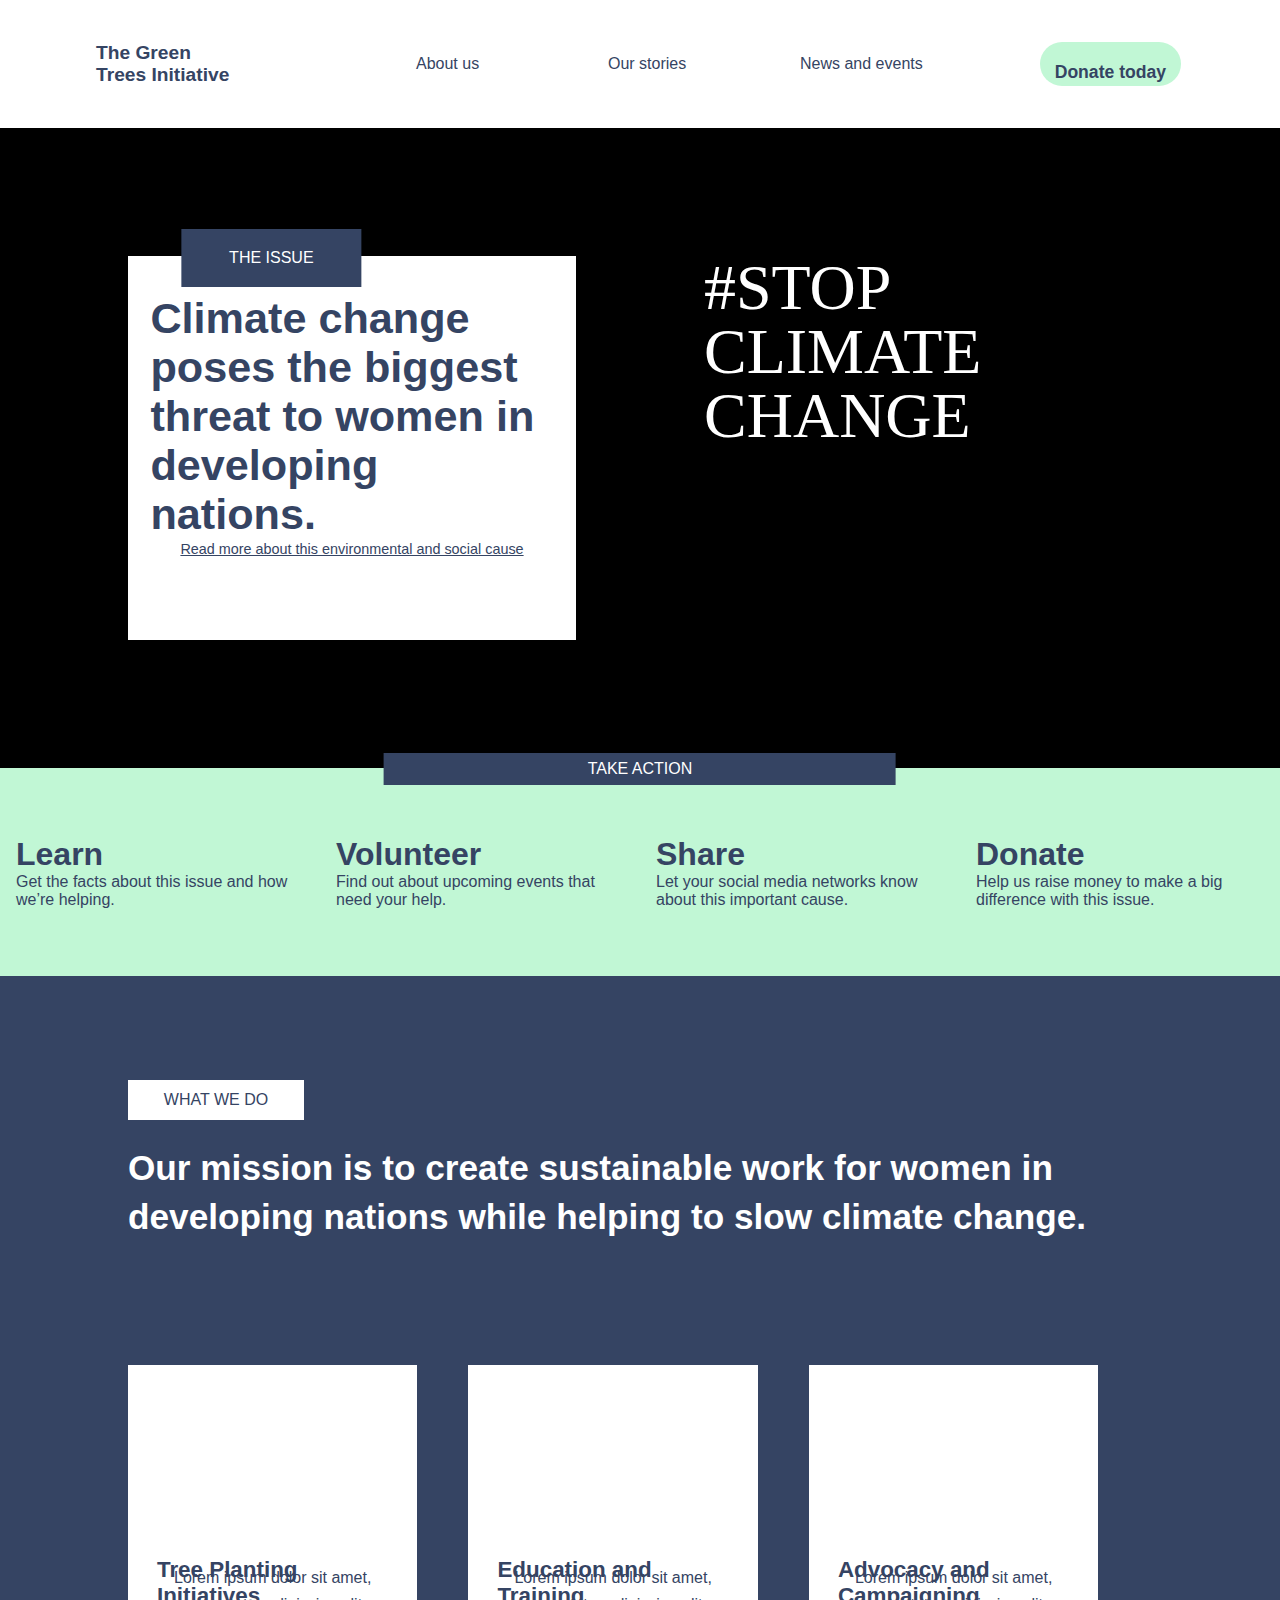
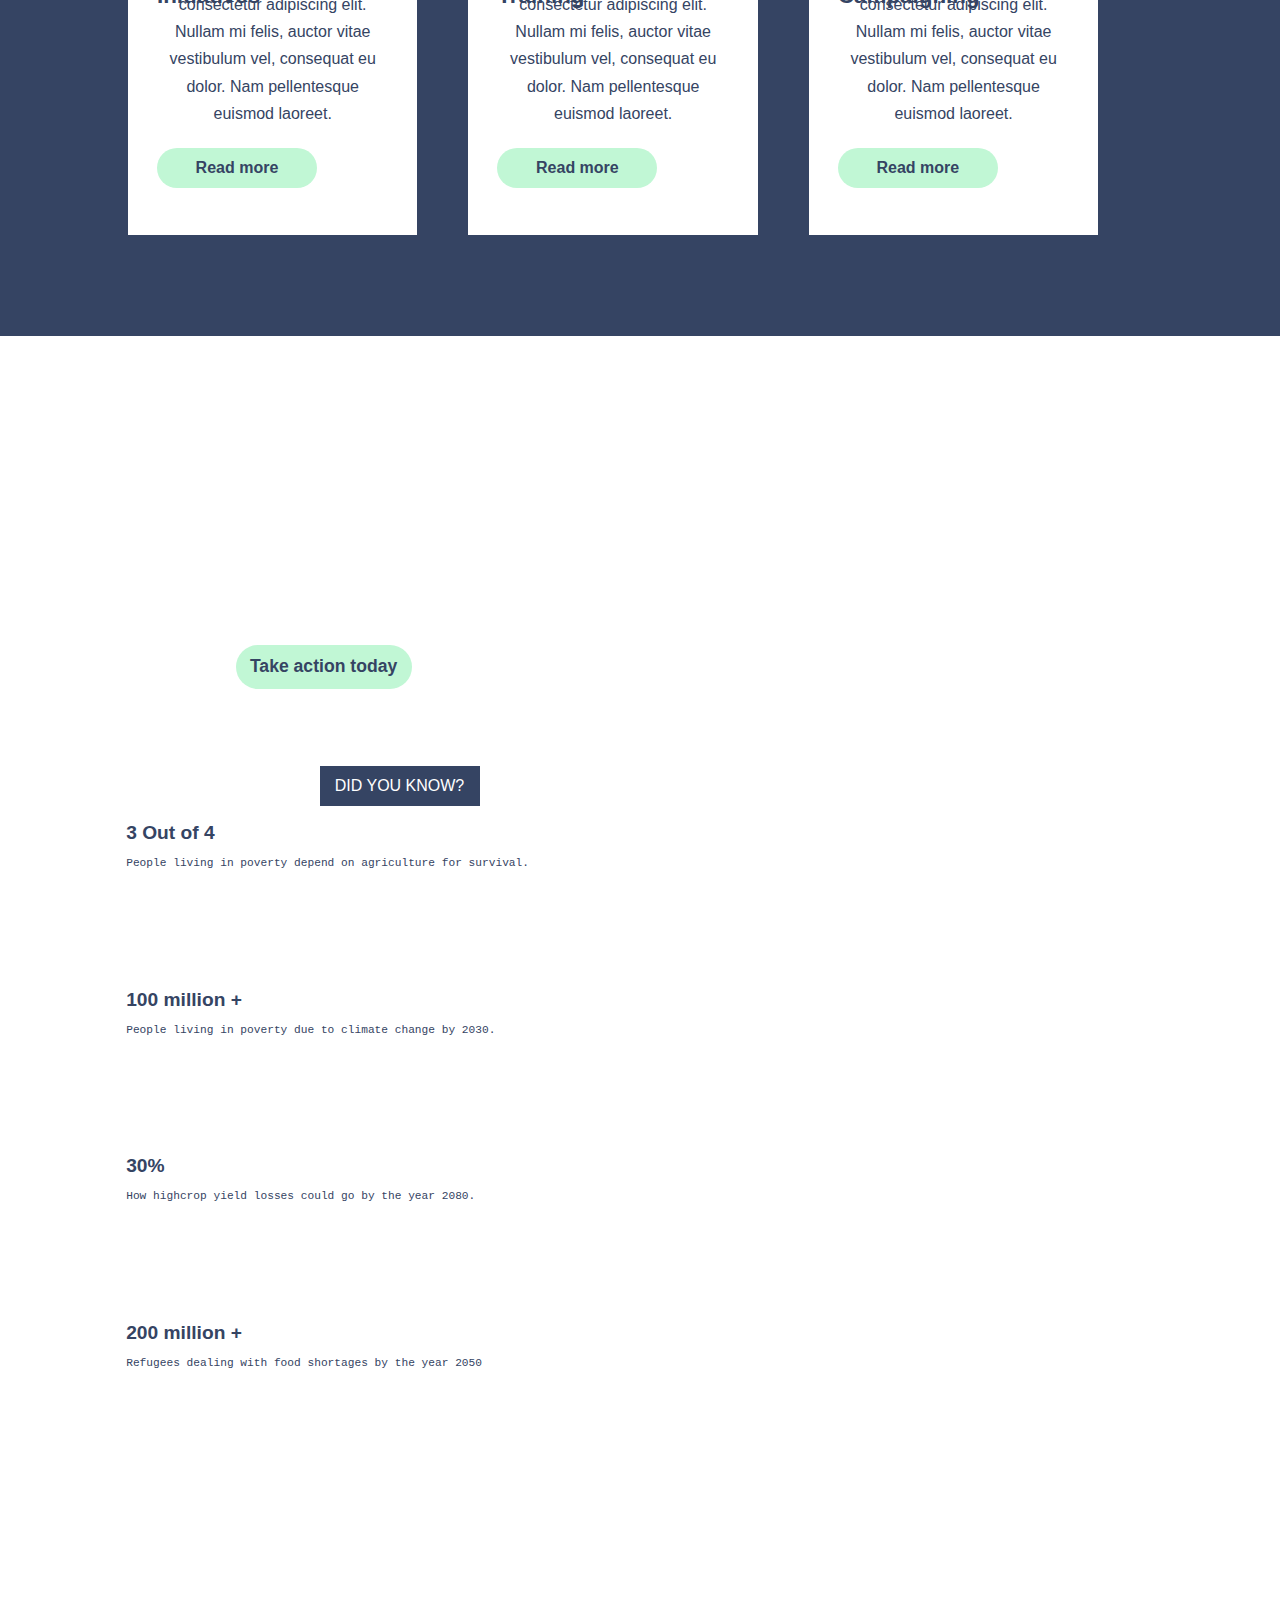
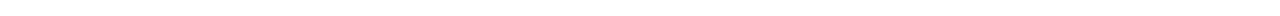
==== index.html @ 4e5b8fa9 "desktop view on construction" ====
<!DOCTYPE html>
<html lang="en">
<head>
    <meta charset="UTF-8">
    <meta name="viewport" content="width=device-width, initial-scale=1.0">
    <meta http-equiv="X-UA-Compatible" content="ie=edge">
    <title>nonprofit-website</title>
    <link rel="stylesheet" href="./css/styles.css">
</head>
<body>
    <div class="container">


        <header>
            <div class="green-initiative">
                <h4>The Green</h4>
                <h4>Trees Initiative</h4>
            </div>
            <nav class="navbar-nav">
                <div><a  href="#">About us</a></div>
                <div><a  href="#">Our stories</a></div>
                <div><a  href="#">News and events</a></div>
            </nav>
            <div class="li-abt"><a  href="#">About us</a></div>
            <div class="li-sty"><a  href="#">Our stories</a></div>
            <div class="li-news"><a  href="#">News and events</a></div>
            
            <button  class="btn">
                <a href="./utils/form.html">Donate today</a> 
            </button>
        </header>


        <div class="stop-climate-change">
            <!-- <img src="./assets/home/annie-spratt-135307-unsplash.png" alt=""> -->
            <div class="tag-climate-change">
                #STOP 
                CLIMATE
                CHANGE
            </div>
            <div class="issue-content">
                <div class="top-card">
                    <p>THE ISSUE</p>
                </div>
                <div class="content">
                    <b>Climate change poses the biggest threat to women in developing nations.</b>
                </div>
                <div class="read-more">
                    <p><u>Read more about this environmental and social cause
                        </u></p>
                </div>
            </div>
        </div>


        <div class="take-action-content">
            <div class="top-card">TAKE ACTION</div>
            <div class="learn">
                <h3>Learn</h3>
                <p>Get the facts about this issue and how we’re helping.</p>
            </div>
            <div class="volunteer">
                <h3>Volunteer</h3>
                <p>Find out about upcoming events that need your help.</p>
            </div>
            <div class="share">
                <h3>Share</h3>
                <p>Let your social media networks know about this important cause.</p>
            </div>
            <div class="donate">
                <h3>Donate</h3>
                <p>Help us raise money to make a big difference with this issue.</p>
            </div>
        </div>


        <div class="what-we-do-content">
            <div class="what-we-do">WHAT WE DO</div>
            <div class="what-we-do-para">Our mission is to create sustainable work for women in developing nations while helping to slow climate change.</div>
            
            <div class="box-card">
                <div class="card"></div>
                <h3>Tree Planting Initiatives</h3>
                <p>Lorem ipsum dolor sit amet, consectetur adipiscing elit. Nullam mi felis, auctor vitae vestibulum vel, consequat eu dolor. Nam pellentesque euismod laoreet.</p>
                <button class="btn">Read more</button>
            </div>

            <div class="box-card box-card-2">
                <div class="card card-2"></div>
                <h3>Education and Training</h3>
                <p>Lorem ipsum dolor sit amet, consectetur adipiscing elit. Nullam mi felis, auctor vitae vestibulum vel, consequat eu dolor. Nam pellentesque euismod laoreet.</p>
                <button class="btn">Read more</button>
            </div>

            <div class="box-card box-card-3">
                <div class="card card-3"></div>
                <h3>Advocacy and Campaigning</h3>
                <p>Lorem ipsum dolor sit amet, consectetur adipiscing elit. Nullam mi felis, auctor vitae vestibulum vel, consequat eu dolor. Nam pellentesque euismod laoreet.</p>
                <button class="btn">Read more</button>
            </div>
            <div class="climate-change-hunger">
                <p class="climate-hunger">#CLIMATE CHANGE IS A HUNGER ISSUE.</p>
                <button class="btn">Take action today</button>
                <div class="cont-card">
                    <div class="top-card">DID YOU KNOW?</div>
                    <h3>3 Out of 4</h3>
                    <p class="cont-card-p">People living in poverty depend on agriculture for survival.</p>
                </div>
                <div class="cont-card card-2">
                    <h3>100 million +</h3>
                    <p class="cont-card-p">People living in poverty due to climate change by 2030.</p>
                </div>
                <div class="cont-card card-3">
                    <h3>30%</h3>
                    <p class="cont-card-p">How highcrop yield losses could go by the year 2080.</p>
                </div>
                <div class="cont-card card-4">
                    <h3>200 million +</h3>
                    <p class="cont-card-p">Refugees dealing with food shortages by the year 2050</p>
                </div>
            </div>
            <div class="last"></div>
        </div>


        

<!-- 
        <div class="stories-content">
            <div class="img-card">
                <div class="top-card">STORIES</div>
            </div>
            <div class="img-card img-card-2">
                <p class="iam-a-person">“I am a person who was helped by this organization. Before they gave me assistance, I was really struggling with this issue, but now my life is better.”</p>
                <p class="balki-farmer">BALKI, FARMER AND MOTHER IN NIGER</p>
            </div>
            <button class="btn">Read more</button>
        </div>
 -->

        <!-- <div class="to-save-future">
            <h2>LET'S TAKE ACTION NOW TO SAVE THE FUTURE.</h2>
            <div class="image-card">
                <div class="top-card">EVENT</div>
            </div>
            <div class="earth-day">
                <h4>Earth Day 2018 community tree planting event</h4>
                <p>Lorem ipsum dolor sit amet consectetur adipisicing elit. Tenetur doloremque autem, labore architecto, ducimus nemo sed deserunt ipsam molestiae voluptate nesciunt. Consectetur earum, mollitia iusto esse commodi cupiditate neque magni?</p>
                <button class="btn">Read more</button>
            </div>

            <div class="img-card img-card-2">
                <div class="top-card top-card-2">LATEST NEWS</div>
            </div>
            <div class="earth-day earth-day-2">
                <h4>Earth Day 2018 community tree planting event</h4>
                <p>Lorem ipsum dolor sit amet consectetur adipisicing elit. Tenetur doloremque autem, labore architecto, ducimus nemo sed deserunt ipsam molestiae voluptate nesciunt. Consectetur earum, mollitia iusto esse commodi cupiditate neque magni?</p>
                <button class="btn">Read more</button>
            </div>
        </div> -->


        <!-- <div class="subscribe-content">
            <h2>Subscribe to our monthly newsletter and stay up to date with all and events.</h2>
            <form action=""> <input placeholder="Enter you email address" type="text"> <button class="btn">Subscribe</button>
            </form>
        </div>


        <footer>
            <div class="contact-social">
                <div class="green-initiative footer-part">
                    The Green Trees Initiative
                </div>
            </div>
            <div class="climate-change-tag">
                #Stop climate change
            </div>
        </footer> -->
    </div>

</body>
</html>
---- css/styles.css ----
@font-face {
  font-family: "Flood";
  src: url("../assets/fonts/Flood.ttf");
}

@import url("https://fonts.googleapis.com/css?family=Rambla&display=swap");
* {
  margin: 0;
  padding: 0;
}

body {
  font-family:  Helvetica, sans-serif;
  margin:0
}
  .container {
    /* display: grid; */
    height: auto;
    width: 100%;
  }

  header {
    display: flex;
    flex-flow: row wrap;
    background-color: white;
    width: 100%;
    height: 12rem;
    align-items: center;
    justify-content: center;
  }
  .green-initiative {
    width: 50%;
    display: flex;
    flex-flow: column;
    justify-self:center;
  }

  .green-initiative h4 {
    
    margin-left: 20%;
    color: #354463;
    font-size: 1.2em;
  }
  .navbar-nav {
    width: 50%;
  }
  .navbar-nav > div {
    list-style: none;
    padding: 0.4em;
    font-size: 0.8em;
    margin-left: 6em;
    font-size: .8em;
    
  }
  .tag-climate-change{
    grid-area: 1/2/2/3;
    font-family: flood;
    line-height: 1em;
    color:white;
    font-size:3em;
    display: grid;
    grid-template-columns: 60% 40%;
    margin-top: .5em
  }
  .li-abt,.li-sty,.li-news{
    display: none;
  }

  .navbar-nav a {
    text-decoration: none;
    color: #354463;
  }
  .btn {
    background-color: #c1f7d5;
    color: #354463;
    width: 22em;
    height: 2.5em;
    font-weight: bold;
    border-radius: 2em;
    border: none;
    text-align: center;
    font-size: 1.1em;
    /* font-size: 1em */
    justify-self: center
  }
  header .btn a{
    color: #354463;
    position: relative;
    text-decoration: none !important;
    top:20%
  
    
    
    
  }

  .stop-climate-change {
    display: grid;
    background-color: black;
    background-image: url(../annie-spratt-135307-unsplash.jpg);
    background-position: 41% 78%;
    background-size: 318% auto;
    width: 100%;
    height: 40em;
    grid-template-rows: 57% 35% 5%;
    grid-template-columns: 10% 80% 10%;
  }
  /* .stop-climate-change img{
    height:100vh;
    width:100vw;
    object-fit: none;
    object-position:right center
    } */
  .issue-content {
    display: flexbox;
    flex-direction: column;
    position: relative;
    grid-column-start: 2;
    grid-column-end: 3;
    grid-row-start: 2;
    grid-row-end: 3;
    background-color: #ffffff;
  }
   .top-card {
    display: flex;
    position: absolute;
    background-color: #354463;
    width: 40%;
    height: 15%;
    text-align: center;
    top: -7%;
    color: #ffffff;
    align-items: center;
    justify-content: center;
    justify-self: center;
    left:48%;
    transform: translate(-45%, 0);
  
  }
    
  
  .issue-content .content {
    position: absolute;
    top: 24%;
    margin: 0 5%;
    color: #354463;
    font-size: 1.2em;
    text-align: center;
  }
  .issue-content .read-more {
    position: absolute;
    bottom: 20%;
    margin: 0 17%;
    color: #354463;
    width:auto;
    text-align: center;
    
  }
  .issue-content .read-more p {
    line-height: 1.8em;
    font-size: 65%;
    justify-self: center
  }
  .take-action-content {
    display: grid;
    background-color: #c1f7d5;
    grid-template-columns: 10% 35% 10% 35% 10%;
    grid-template-rows: 5% 35% 20% 35% 5%;
    padding: 1.5em 0 4em 0;
    height: 10em;
    position: relative;
  }
  .take-action-content p {
    font-size: 0.8em;
  }
 
  .learn {
    grid-column-start: 2;
    grid-column-end: 3;
    grid-row-start: 2;
    grid-row-end: 3;
    color: #354463;
  }
  .volunteer {
    grid-column-start: 4;
    grid-column-end: 5;
    grid-row-start: 2;
    grid-row-end: 3;
    color: #354463;
  }
  .share {
    grid-column-start: 2;
    grid-column-end: 3;
    grid-row-start: 4;
    grid-row-end: 5;
    color: #354463;
  }
  .donate {
    grid-column-start: 4;
    grid-column-end: 5;
    grid-row-start: 4;
    grid-row-end: 5;
    color: #354463;
  }
  .what-we-do-content {
    background-color: #354463;
    display: grid;
    grid-template-rows: 1.5% 1% 1.5% 7% 13.5% 3% 13.5% 3% 13.5% 2% 37.5% 3%;
    grid-template-columns: 10% 80% 10%;
    height: 200em;
    width: auto;
    text-align: center;
  }
  .what-we-do {
    grid-column-start: 2;
    grid-column-end: 3;
    grid-row-start: 2;
    grid-row-end: 3;
    display: flex;
    background-color: #ffffff;
    color: #354463;
    height: 2.5em;
    width: 11em;
    justify-content: center;
    align-items: center;
    justify-self: center;
  }
  .what-we-do-para {
    grid-column-start: 2;
    grid-column-end: 3;
    grid-row-start: 4;
    grid-row-end: 5;
    text-align: center;
    color: #ffffff;
    font-size: 1.2em;
    font-weight: bolder;
    line-height: 1.4em;
  }
  .box-card {
    grid-column-start: 2;
    grid-column-end: 3;
    grid-row-start: 5;
    grid-row-end: 6;
    display: grid;
    position: relative;
    background-color: #ffffff;
    grid-template-rows: 30% 5% 10% 2% 30% 15%;
    grid-template-columns: 10% 80% 10%;
    align-items: center;
    justify-items: center;
  }
  .last{
      grid-area: 12/1/13/4;
      background-color: #ffffff;
  }
  .card {
    position: absolute;
    background-image: url(../assets/home/tree-planting.png);
    background-size: cover;
    background-position: 40% 60%;
    width: 75%;
    height: 45%;
    left: 12.5%;
    top: -10%;
  }

  .box-card p {
    margin-left: 25%;
    color: #354463;
    font-size: 0.8em;
    line-height: 1.7em;
    grid-area: 5/2/6/3;
    margin: 0px;
  }
  .box-card h3 {
    grid-area: 3/2/4/3;
    margin-top: 2.7em;
    font-size: em;
    text-align: center;
    color: #354463;
  }
  .box-card .btn {
    grid-area: 6/2/7/3;
    margin-top: 0.7em;
    font-size: 1em;
    width: 10em;
  }

  .box-card.box-card-2 {
    grid-column-start: 2;
    grid-column-end: 3;
    grid-row-start: 7;
    grid-row-end: 8;
  }
  .card.card-2 {
    background-image: url(../assets/home//education-training.png);
  }

  .box-card.box-card-3 {
    grid-column-start: 2;
    grid-column-end: 3;
    grid-row-start: 9;
    grid-row-end: 10;
  }
  .card.card-3 {
    background-image: url(../assets/home/advocacy.png);
  }
  .climate-change-hunger {
    height: 80em;
    grid-area: 11/1/12/4;
    background-image: url(../did-you-know-background.jpg);
    /* background-size: 50% 50%; */
    background-size: auto 120%;
    background-repeat: no-repeat;
    background-position: 47% 132%;
    display: grid;
    text-align:left;
    grid-template-columns: 10% 60% 20% 10%;
    grid-template-rows: 2% 18% 15% 11% 2% 11% 2% 11% 2% 11% 2% 11% ;
  }
  .climate-hunger {
    font-family: Flood;
    grid-area: 2/2/3/3;
    text-align: left;
    font-size: 3em;
    line-height: 1em;
    color: #ffffff;
    margin-top: 0.5em;
    margin-bottom: 0;
  }
  .climate-change-hunger .btn {
    grid-area: 3/2/4/3;
    width: 10em;
    margin-top: 3em;
    font-weight: bolder;
  }
  .cont-card {
    grid-area: 4/2/5/4;
    background-color: #ffffff;
    position: relative;
    display: grid;
    /* align-items: center;
    justify-items: center; */
    grid-template-columns: 7% 73% 10% 10%;
    grid-template-rows: 50% 35% 15%;
  }
  .cont-card .top-card {
    position: absolute;
    top: -12.5%;
    z-index: 1;
    width: 10em;
    height: 2.5em;
  }

  .cont-card h3 {
      color: #354463;
      grid-area: 1/2/2/3;
      z-index: 1;
      margin-top: 2em;
      font-size: 1.2em
      /* margin-left:0; */
      /* word-spacing: .2em; */
  }
  .cont-card-p{
    grid-area: 2/2/3/3;
    color: #354463;
    margin: 0;
    z-index: 1;
    font-size:.7em;
    font-family: 'Courier New', Courier, monospace;
    line-height: 1.7em;
  }
  .cont-card.card-2{
    grid-area: 6/2/7/4;
  }
  .cont-card.card-3{
    grid-area: 8/2/9/4;
  }
  .cont-card.card-4{
    grid-area: 10/2/11/4;
  }
  .stories-content{
      display: grid;
      grid-template-columns: 10% 80% 10%;
      grid-template-rows: 40% 2% 40% 20%;
      height:60em;
      position: relative;
      /* align-items: center; */
    /* justify-items: center; */
      
  }

  .stories-content .img-card{
    grid-area: 1/2/2/3;
    background-image: url(../assets/home/lady-baby.png);
    background-size: auto 100%;
    background-position: 70% 50%;
    background-repeat: no-repeat;
    position: relative;
  }
  .stories-content .img-card .top-card{
    height:12%;
    top:-5%;
    }

   .img-card.img-card-2{
    grid-area: 3/2/4/3;
    background-image: none;
    background-color: #354463;
    background-size: auto 100%;
    display: grid;
    grid-template-columns: 10% 80% 10%;
    grid-template-rows:70% 30%;
    align-items: center;
  
  }
  .iam-a-person{
    grid-area: 1/2/2/3;
    color:white;
    font-family: Arial, Helvetica, sans-serif;
    font-weight: bold;
    font-size: 1.5em;
    text-align: center
  }
  .balki-farmer{
    grid-area: 2/2/3/3;
    color:white;
    font-size: .8em
  }

  .stories-content .btn{
    grid-area: 4/2/5/3;
    width: 10em;
    /* position: absolute; */
    top:20%;
    left:25%;
    align-self: center;
  }
  .to-save-future{
    display: grid;
    grid-template-rows: 20% 20% 20% 20% 20%;
    grid-template-columns:10% 80% 10%;
    height: 120em;
    background-color: #354463;
    align-items: center;
    justify-items: center;
    text-align: center
  }
  .to-save-future h2{
    grid-area: 1/2/2/3;
    font-family: flood;
    line-height: 1em;
    font-size: 3.3em ;
    color:white;;
    font-weight: 500

  }
  .to-save-future .image-card{
    grid-area: 2/2/3/3;
    background-image: url(../assets/home/tree-planting.png);
    background-size: auto 100%;
    background-position: 100% 70%;
    /* border-style:dotted; */
    height:100%;
    width:100%; 
    position: relative;
    justify-items: center
  }
  .to-save-future .image-card .top-card{
    background-color: #ffffff;
    color: #354463;
    height:2em;
    width:9em;
    top:-4%;
  
    
  }
  .earth-day{
    grid-area: 3/2/4/3;
    display: grid;
    grid-template-rows: 30% 45% 25%;
    grid-template-columns:100%;
    position: relative;
    height: 100%
    
  }
  .earth-day h4{
    grid-area: 1/1/2/2;
    align-self: center;
    justify-self: center;
    font-size: 1.5em;
    color:white;
  }
  .earth-day p{
    grid-area:2/1/3/2;
    color: #ffffff;
    justify-self: center;
    line-height: 1.9em;
    font-weight: lighter
  }
  .earth-day .btn{
    /* align-self: center; */
    justify-self: center;
    align-self: center;
    width:9em
  }
  .to-save-future .img-card.img-card-2{
    grid-area:4/2/5/3;
    position: relative;
    background-image: url(../assets/home/tree-planting.png);
    background-size: auto 100%;
    background-position: 100% 70%;
    height:100%;
    width:100%;
    align-items: center
  }
  .to-save-future .img-card.img-card-2 .top-card.top-card-2{
    background-color: #ffffff;
    color: #354463; 
    height:2em;
    width:9em;
    top:-4%;
    /* left:30%    */
  }
  .earth-day.earth-day-2{
    grid-area:5/2/6/3;
  }
  .subscribe-content{
    height: 15em;
    background-color: #C1F7D5;
    display: grid;
    grid-template-columns: 10% 80% 10%;
    grid-template-rows: 70% 40%;
    /* align-items:center; */
    
  }
  .subscribe-content h2{
    grid-area: 1/2/2/3;
    color: #354463;
    font-size:1.5em;
    align-self: center;
    justify-self: center;
  }
  .subscribe-content form{
    grid-area: 2/2/3/3;
    /* align-self: center; */
    /* justify-self: center */
  }
  .subscribe-content .btn{
    background-color: #354463;
    color:#C1F7D5;;
    width:7em;
    height:2.2em
  }
  .subscribe-content input[type="text"] {
    width: 16em;
    height:3em;
    border-radius: 9em;
    border:none;
    text-indent: 1.5em;    
}

  footer{
    height:20em;
    display: grid;
    grid-template-rows: 15% 15% 30%;
    grid-template-columns: 10% 25% 55% 10%;
  }
  .green-initiative.footer-part{
    grid-area:1/1/2/3;
  }
  .climate-change-tag{
    grid-area:3/3/4/4;
    font-family: flood;
  }






@media (min-width:501px) and (max-width:810px) {
  .container{
    position: relative;
  }
  header{
    
    display:grid;
    grid-template-columns: 16.6% 16.6% 26.6% 10% 30%;
    grid-template-rows: 50% 50%;
    
  }
  .green-initiative{
    margin-top:4em;
  }
  .green-initiative h4{
    grid-area: 1/1/2/3;
    font-size: auto;
    width: 10em;
    
  }
  header .btn{
    grid-area: 1/5/3/6;
    width: 70%;
  }
  .navbar-nav{
    display: none;
  }
  .li-abt{
    grid-area:2/1/3/2;
    justify-self: center;
    display: inline;
  }
  .li-sty{
    grid-area:2/2/3/3;
    justify-self: center;
    display: inline;

  }
  .li-news{
    grid-area:2/3/3/4;
    justify-self: center;
    text-decoration-color: none;
    display: inline;
  }
  .stop-climate-change{
    background-image: url(../assets/home/annie-spratt-135307-unsplash@2x.png);
    background-size: 270% auto;
    background-position:80% 100%;
    height:40em;
    background-repeat: no-repeat;
  }
  .issue-content .top-card{
    height: 20%;
    width:25%;
    left:20%;
    top:-10%
  }
  .li-abt >a , .li-sty>a ,.li-news>a{
    text-decoration:none; ;
    color: #354463
  }
  .issue-content .read-more{
    margin-left:5%;
    bottom:15%;
  }
  .issue-content .content{
    text-align: left;
    font-size:1.5em;
  }
  .issue-content .read-more p{
    font-size: .9em;
    text-align: left
  }
  .take-action-content{
    height: 15em;
  }
  .take-action-content p {
    font-size: 1em;
    margin-top: 5%;
  }
  .take-action-content h3 {
    font-size: 1.4em;
  }
  .what-we-do{
    justify-self: left
  }
  .what-we-do-para {
    text-align: left;
    font-size: 1.6em;
  }
  .what-we-do-content{
    height:150em
  }
  .what-we-do-content .box-card {
    
    display: grid;
    position: relative;
    background-color: #ffffff;
    grid-template-rows: 30% 70%;
    grid-template-columns: 10% 40% 10% 30% 10%;
    align-items: center;
    justify-items: center;
    
  }
  .what-we-do-content .card{
    left: 5%;
    width: 50%;
    height:70%
  }
  .box-card .btn{
    grid-area:2/2/3/3;
    justify-self: right;
    position: absolute;
    right:-10%;
    top:45%
  }
  .box-card h3{
    grid-area:1/4/2/5;
    justify-self: center;;
    text-align: left;
    font-size: 1.5em
  }
  .box-card p{
    grid-area: 2/4/3/5;
    text-align: left;
    position: absolute;
    top:15%;
    font-size:.9em;
    line-height:1.1em;
    }
    .climate-change-hunger{
      display: grid;
      grid-template-rows: 10% 15% 15% 15% 15% 10%;
      grid-template-columns:10% 40% 45% 10%;
      background-image: url(../assets/home/did-you-know-background@2x.png);
      background-size: 160% auto;
      background-position: 0% 0%
    }
    .climate-hunger{
      grid-area:2/2/3/3;
      font-size: 2.4em;
    }
    .cont-card .top-card{
      left:30%
    }
    .climate-change-hunger .cont-card{
      grid-area:2/3/3/4;
      height:80%;
    }
    .climate-change-hunger .cont-card.card-2{
      grid-area:3/3/4/4;
    }
    .climate-change-hunger .cont-card.card-3{
      grid-area:4/3/5/4;
    }
    .climate-change-hunger .cont-card.card-4{
      grid-area:5/3/6/4;
    }
    .climate-change-hunger .btn{
      grid-area: 3/2/4/3;
      
      justify-self: left;
      margin-top: 0;
    }
  .last{
    display: none;
  }
  .stories-content{
    grid-template-rows:10% 70% 20%;
  }
  .stories-content .img-card{
    grid-area: 2/2/3/3;
    position: absolute;
    top:20%;
    height:60%;width:90%
  }
  .img-card.img-card-2{
    top: 70%;
    right:5%;
    height:30%;
    width:75%;
    align-items: none;
  }
  .img-card.img-card-2 .iam-a-person{
    font-size:1em;
    text-align: left;
    /* align-self: center */
    }
  .img-card.img-card-2 .balki-farmer{
    font-size:.7em;
    text-align: left;

  }
  .stories-content .btn{
    grid-area: 3/2/4/3;
    justify-self: left;
  }
  .to-save-future{
    grid-template-rows:15% 40% 40%;
    grid-template-columns:6% 40% 40% 10%;
    height:70em;
    align-items: none;
    position:relative;

  }
  .to-save-future h2{
    grid-area:1/2/2/4;
    text-align:left;
    font-size:3em;
  }
  .to-save-future .image-card{
    grid-area:2/2/3/3;
    background-image: url(../assets/home/tree-planting.png);
    background-size: cover;
    background-position: 100% 70%;
    /* border-style:dotted; */
    height:50%;
    width:100%; 
    position: absolute;
    top:5%;
    justify-items: center;
    }
    .to-save-future .image-card .top-card{
      top:0;
      left:150%;
      grid-area:1/4/3/5;
      
    }
    .earth-day{
      grid-area:2/3/3/4;
      left:20%;
      top:15%;
      text-align:left;
      
    }
    .earth-day p{
      line-height: 1em;
    }
    .earth-day .btn{
      position: absolute;
      top:70%;
      justify-self: left;
    }

.to-save-future .img-card.img-card-2{
  grid-area:3/3/4/4;
  left:20%;
  height:50%;
  width:100%; 
  top:-15%;
  background-size: cover;
}
.to-save-future .img-card.img-card-2 .top-card.top-card-2{
  top:0;
  left:-100%;
  
}
.earth-day.earth-day-2{
      grid-area:3/2/4/3;
      left:0;
      top:15%;
      text-align:left;
}
.subscribe-content{
  grid-template-rows: 50% 50%;
  grid-template-columns:10% 60% 20% 10%;
}
.subscribe-content form{
  grid-area: 2/2/3/4;
  
}
.subscribe-content form input[type="text"]{
  width:60%
}
.subscribe-content .btn{
  width:30%;
  
}

}
@media only screen and (min-width:811px) {
  header{
    display: grid;
    grid-template-rows: 100%;
    grid-template-columns: 25% 15% 15% 15% 15%;
    height:8rem;
    position: relative;
  }
  .green-initiative{
    display: block;
    grid-area:1/1/2/2;
    width: 100%
    
  }
  .green-initiative h4{
    margin:0;
  }

  .navbar-nav{
    display: none;
  }
  .li-abt{
    grid-area:1/2/2/3;
  }
  .li-sty{
    
    grid-area:1/3/2/4;
  }
  .li-news{
    
    grid-area:1/4/2/5;
  }
  .li-abt,.li-sty,.li-news{
    display:inline;
    text-decoration: none;
  }
  .li-abt a,.li-sty > a, .li-news a{
    text-decoration: none;
    color:#354463;
  }
  header .btn{
    grid-area:1/5/2/6;
    width:8em;
    position: absolute;
    left:25%
  }
  .stop-climate-change{
    grid-template-columns: 10% 35% 10% 35% 10%;
    grid-template-rows: 20% 60% 20%;
    background-image: url(../assets/home/annie-spratt-135307-unsplash@3x.png);
    background-size: auto 100%;
    background-position:70% 70%
    
  }
  .stop-climate-change .tag-climate-change{
    grid-area:2/4/3/5;
    justify-items: center;
    display: block;
    margin: 0;
    font-size: 4em;
    width: 100%;
  }
  .issue-content .top-card{
    left:30%
  }
  .issue-content .content{
    font-size:2.7em;
    top:10%;
    text-align: left;
  }
  .issue-content .read-more{
    margin:0;
    width:100%
  }
  .issue-content .read-more p{
    font-size: .9em;
    text-align: center;    
  }
  .take-action-content{
    grid-template-rows: 100%;
    grid-template-columns: 25% 25% 25% 25%;
    padding:1.5em 0;
    
  }
  .learn{
    grid-area: 1/1/2/2;
    width: 90%;
    align-self: center;
    justify-self: center;
    
  }
 
  .volunteer{
    grid-area: 1/2/2/3;
    width: 90%;
    align-self: center;
    justify-self: center;
  }
  .share{
    grid-area: 1/3/2/4;
    width: 90%;
    align-self: center;
    justify-self: center;
  }
  .donate{
    grid-area: 1/4/2/5;
    width: 90%;
    align-self: center;
    justify-self: center;
  }
  .learn h3,.volunteer h3,.share h3,.donate h3{
    font-size:2em
  }
  .learn p,.volunteer p,.share p,.donate p{
    font-size:1em
  }
  .what-we-do-content{
    grid-template-rows: 15% 15% 70%;
    grid-template-columns: 10% 26.6% 26.6% 26.6% 10%;
    height:60em;
  }
  .what-we-do-content .what-we-do{
    grid-area:1/2/2/3;
    align-self: end;
    justify-self: left
  }
  .what-we-do-content .what-we-do-para{
    grid-area: 2/2/3/5;
    font-size:2.2em;
    text-align: left;
    align-self: center
    
  }
  .what-we-do-content .box-card{
    grid-area:3/2/4/3;
    height:70%;
    align-self: center;
    width:85%
  }
  .what-we-do-content .box-card .card{
    left:10%;
    width:100%
  }
  .what-we-do-content .box-card h3{
    font-size:1.4em;
    text-align: left
  }
  .what-we-do-content .box-card p{
    font-size:1em;
    line-height: 
    text-align: left;
    align-self: end;
  }
  .what-we-do-content .box-card .btn{
    justify-self: left;
    
  }

  .what-we-do-content .box-card.box-card-2{
    grid-area:3/3/4/4;
    height:70%;
    align-self: center
  }
  .what-we-do-content .box-card.box-card-3{
    grid-area:3/4/4/5;
    height:70%;
    align-self: center
  }
}
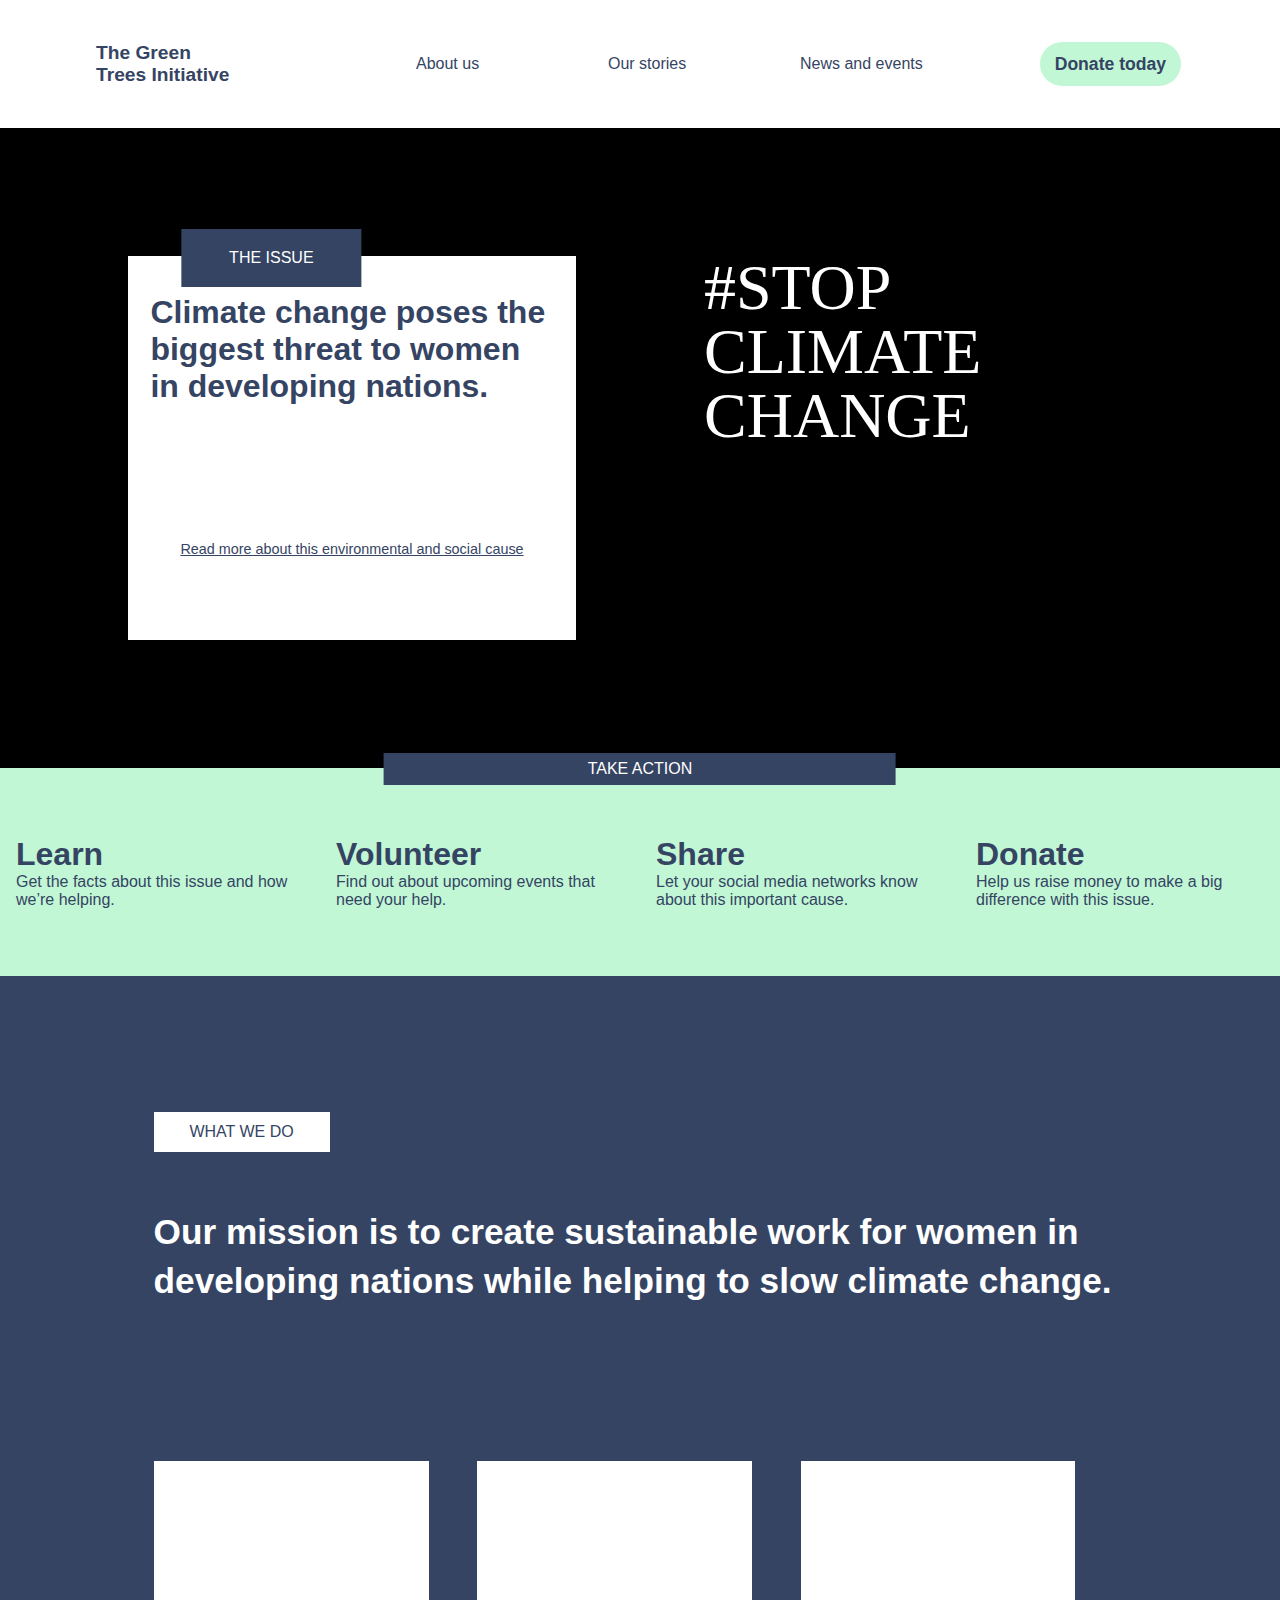
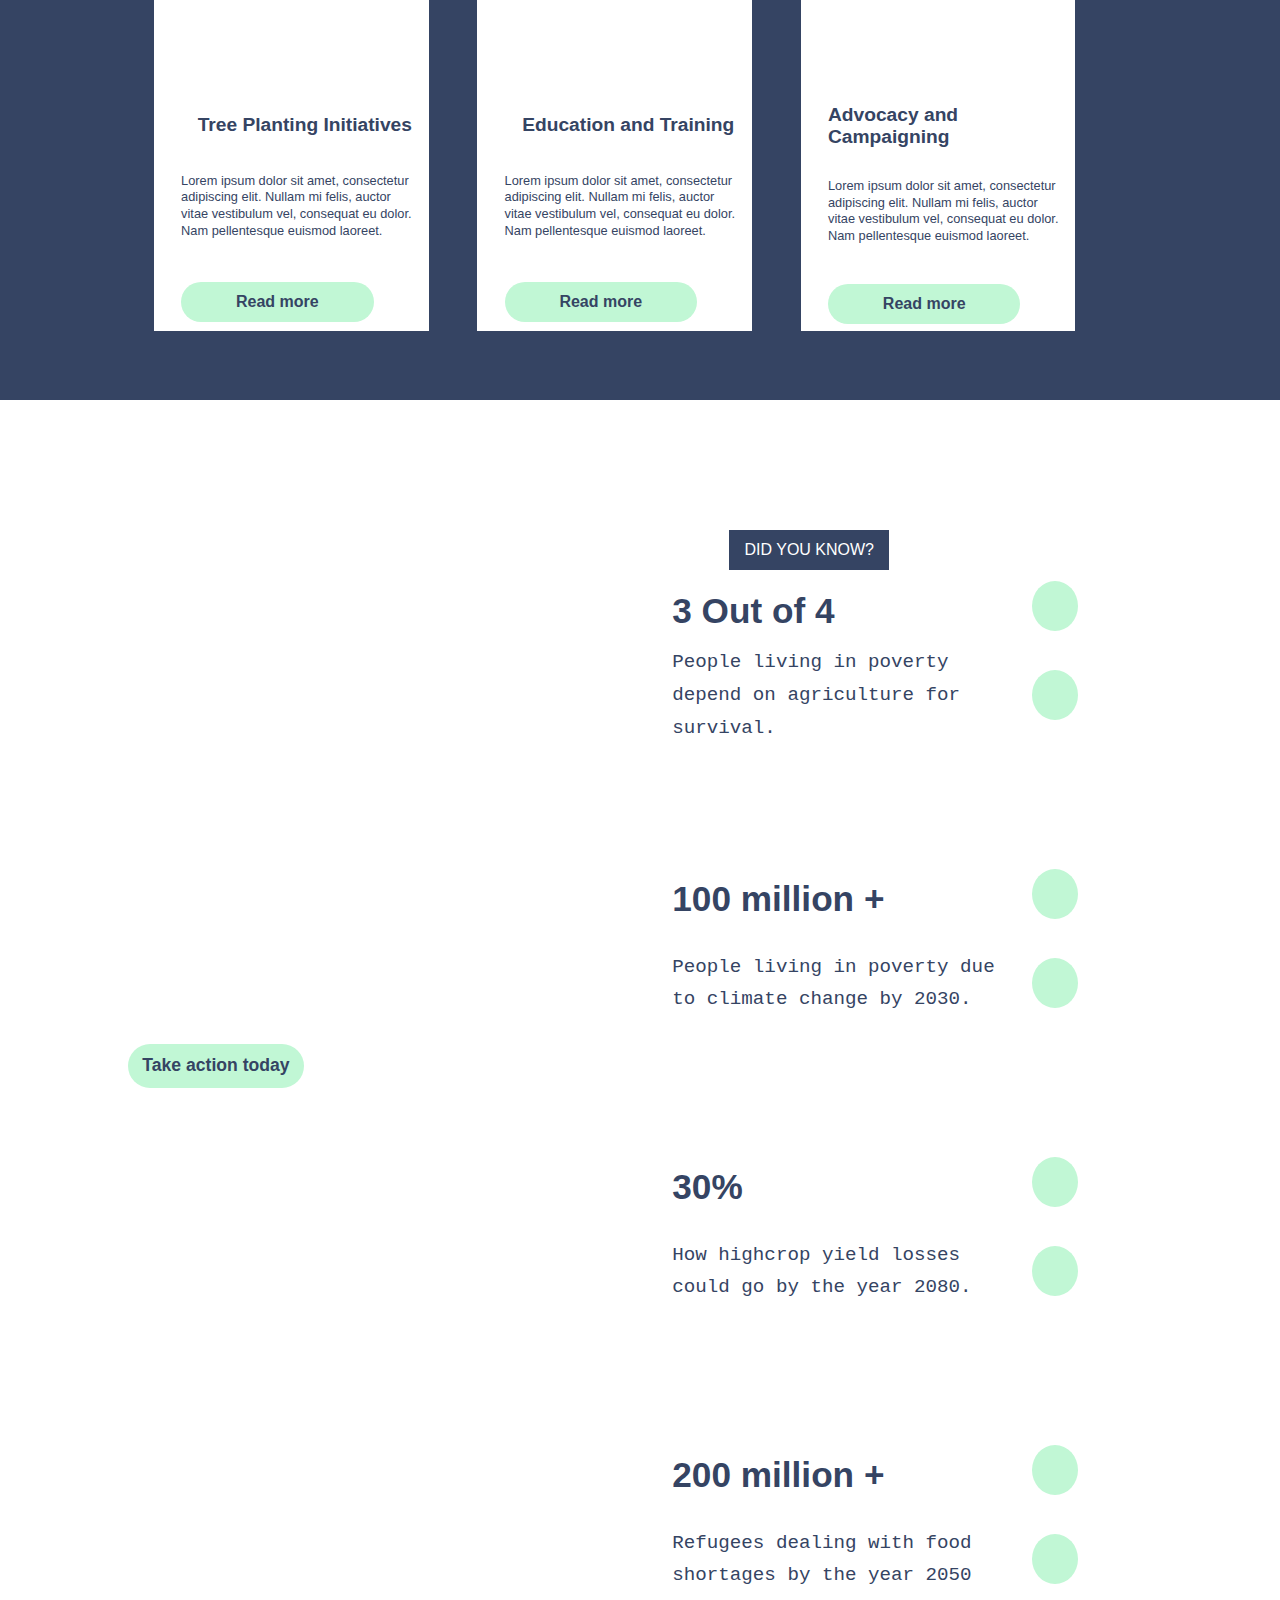
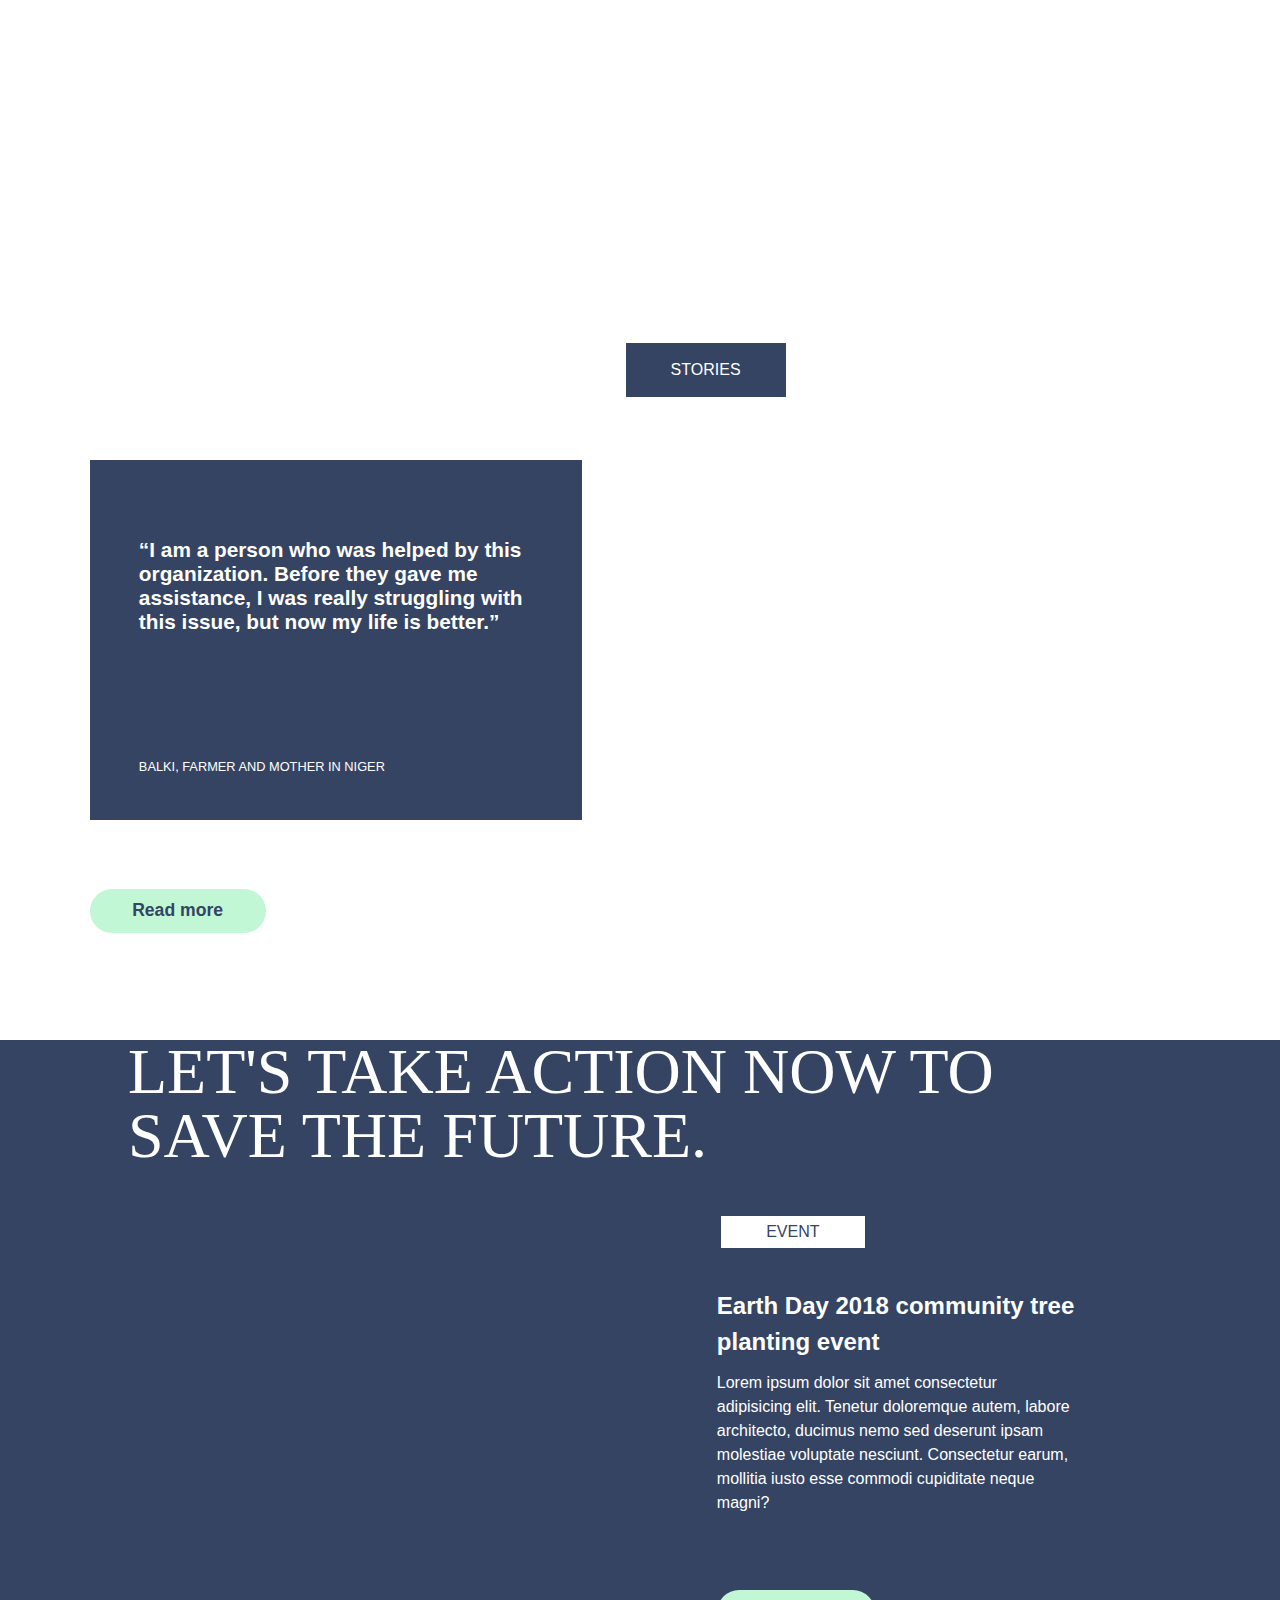
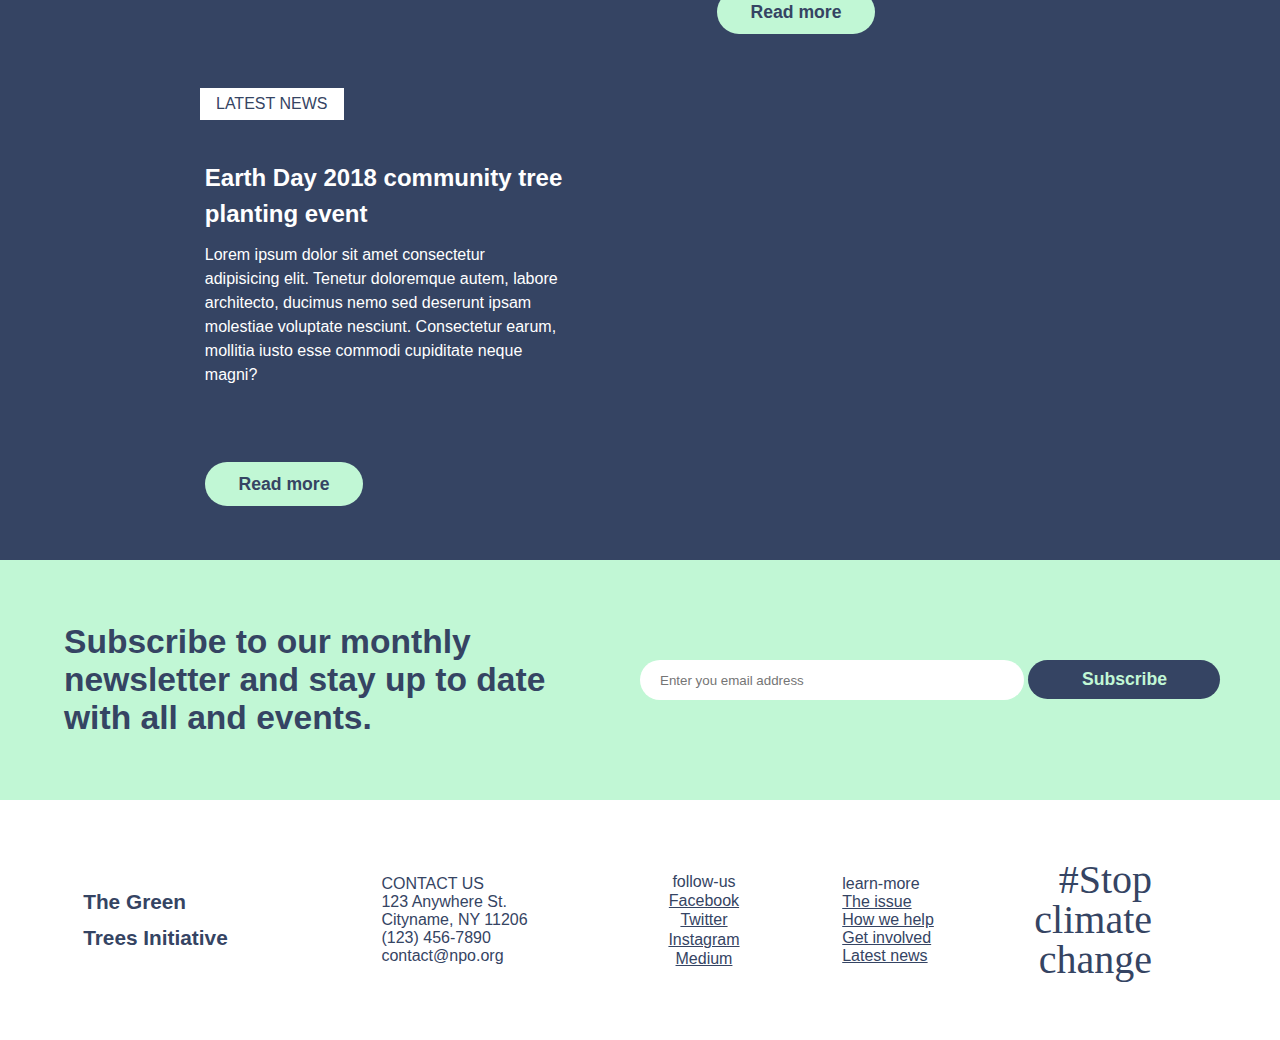
==== commit c7cb29e6: "project-complete" ====
--- a/index.html
+++ b/index.html
@@ -98,34 +98,41 @@
                 <p>Lorem ipsum dolor sit amet, consectetur adipiscing elit. Nullam mi felis, auctor vitae vestibulum vel, consequat eu dolor. Nam pellentesque euismod laoreet.</p>
                 <button class="btn">Read more</button>
             </div>
-            <div class="climate-change-hunger">
-                <p class="climate-hunger">#CLIMATE CHANGE IS A HUNGER ISSUE.</p>
-                <button class="btn">Take action today</button>
-                <div class="cont-card">
-                    <div class="top-card">DID YOU KNOW?</div>
-                    <h3>3 Out of 4</h3>
-                    <p class="cont-card-p">People living in poverty depend on agriculture for survival.</p>
-                </div>
-                <div class="cont-card card-2">
-                    <h3>100 million +</h3>
-                    <p class="cont-card-p">People living in poverty due to climate change by 2030.</p>
-                </div>
-                <div class="cont-card card-3">
-                    <h3>30%</h3>
-                    <p class="cont-card-p">How highcrop yield losses could go by the year 2080.</p>
-                </div>
-                <div class="cont-card card-4">
-                    <h3>200 million +</h3>
-                    <p class="cont-card-p">Refugees dealing with food shortages by the year 2050</p>
-                </div>
-            </div>
-            <div class="last"></div>
-        </div>
-
+            
+        </div>
+        <div class="climate-change-hunger">
+            <p class="climate-hunger">#CLIMATE CHANGE IS A HUNGER ISSUE.</p>
+            <button class="btn">Take action today</button>
+            <div class="cont-card">
+                <div class="top-card">DID YOU KNOW?</div>
+                <h3>3 Out of 4</h3>
+                <p class="cont-card-p">People living in poverty depend on agriculture for survival.</p>
+                <div class="facebook"></div>
+                <div class="twitter"></div>
+            </div>
+            <div class="cont-card card-2">
+                <h3>100 million +</h3>
+                <p class="cont-card-p">People living in poverty due to climate change by 2030.</p>
+                <div class="facebook"></div>
+                <div class="twitter"></div>
+            </div>
+            <div class="cont-card card-3">
+                <h3>30%</h3>
+                <p class="cont-card-p">How highcrop yield losses could go by the year 2080.</p>
+                <div class="facebook"></div>
+                <div class="twitter"></div>
+            </div>
+            <div class="cont-card card-4">
+                <h3>200 million +</h3>
+                <p class="cont-card-p">Refugees dealing with food shortages by the year 2050</p>
+                <div class="facebook"></div>
+                <div class="twitter"></div>
+            </div>
+        </div>
 
         
 
-<!-- 
+
         <div class="stories-content">
             <div class="img-card">
                 <div class="top-card">STORIES</div>
@@ -136,9 +143,9 @@
             </div>
             <button class="btn">Read more</button>
         </div>
- -->
-
-        <!-- <div class="to-save-future">
+
+
+        <div class="to-save-future">
             <h2>LET'S TAKE ACTION NOW TO SAVE THE FUTURE.</h2>
             <div class="image-card">
                 <div class="top-card">EVENT</div>
@@ -157,27 +164,50 @@
                 <p>Lorem ipsum dolor sit amet consectetur adipisicing elit. Tenetur doloremque autem, labore architecto, ducimus nemo sed deserunt ipsam molestiae voluptate nesciunt. Consectetur earum, mollitia iusto esse commodi cupiditate neque magni?</p>
                 <button class="btn">Read more</button>
             </div>
-        </div> -->
-
-
-        <!-- <div class="subscribe-content">
+        </div>
+
+
+        <div class="subscribe-content">
             <h2>Subscribe to our monthly newsletter and stay up to date with all and events.</h2>
             <form action=""> <input placeholder="Enter you email address" type="text"> <button class="btn">Subscribe</button>
             </form>
         </div>
 
 
-        <footer>
-            <div class="contact-social">
-                <div class="green-initiative footer-part">
-                    The Green Trees Initiative
-                </div>
-            </div>
-            <div class="climate-change-tag">
-                #Stop climate change
-            </div>
-        </footer> -->
+        
     </div>
 
 </body>
+<footer>
+    
+    <div class="footer-parent">
+        <div class="green-initiative-footer-part">
+            <p>The Green</p> 
+            <p>Trees Initiative</p>
+        </div>
+        <div class="contact-us">
+            
+             <p>CONTACT US</p> <hr> 123 Anywhere St. Cityname, NY 11206 (123) 456-7890 contact@npo.org
+        </div>
+        <div class="follow-us">
+            follow-us
+            <hr>
+            <p><a href="facebook.com">Facebook</a></p>
+            <p><a href="twitter.com">Twitter</a></p>
+            <p></p><a href="instagram.com">Instagram</a>
+            <p><a href="medium.com">Medium</a></p>       
+        </div>
+        <div class="learn-more">
+            learn-more
+            <hr>
+            <p><a href="#">The issue</a></p>   
+            <p><a href="#">How we help</a></p>
+            <p><a href="#">Get involved</a></p>
+            <p><a href="#">Latest news</a></p>
+        </div>
+    </div>
+    <div class="climate-change-tag">
+        #Stop climate change
+    </div>
+</footer>
 </html>--- a/css/styles.css
+++ b/css/styles.css
@@ -81,13 +81,14 @@
     text-align: center;
     font-size: 1.1em;
     /* font-size: 1em */
-    justify-self: center
+    justify-self: center;
+    align-self:center;
   }
   header .btn a{
     color: #354463;
     position: relative;
     text-decoration: none !important;
-    top:20%
+    
   
     
     
@@ -205,11 +206,12 @@
   .what-we-do-content {
     background-color: #354463;
     display: grid;
-    grid-template-rows: 1.5% 1% 1.5% 7% 13.5% 3% 13.5% 3% 13.5% 2% 37.5% 3%;
-    grid-template-columns: 10% 80% 10%;
-    height: 200em;
+    grid-template-columns: 1fr;
+    grid-row-gap:2em;
+    /* height: 200em; */
     width: auto;
     text-align: center;
+    padding:2em;
   }
   .what-we-do {
     grid-column-start: 2;
@@ -244,8 +246,7 @@
     display: grid;
     position: relative;
     background-color: #ffffff;
-    grid-template-rows: 30% 5% 10% 2% 30% 15%;
-    grid-template-columns: 10% 80% 10%;
+    
     align-items: center;
     justify-items: center;
   }
@@ -271,10 +272,11 @@
     line-height: 1.7em;
     grid-area: 5/2/6/3;
     margin: 0px;
+    padding-top:4em;
   }
   .box-card h3 {
     grid-area: 3/2/4/3;
-    margin-top: 2.7em;
+    margin-top: 6.7em;
     font-size: em;
     text-align: center;
     color: #354463;
@@ -310,7 +312,7 @@
     grid-area: 11/1/12/4;
     background-image: url(../did-you-know-background.jpg);
     /* background-size: 50% 50%; */
-    background-size: auto 120%;
+    background-size: auto 130%;
     background-repeat: no-repeat;
     background-position: 47% 132%;
     display: grid;
@@ -356,20 +358,49 @@
       color: #354463;
       grid-area: 1/2/2/3;
       z-index: 1;
-      margin-top: 2em;
-      font-size: 1.2em
-      /* margin-left:0; */
-      /* word-spacing: .2em; */
-  }
-  .cont-card-p{
-    grid-area: 2/2/3/3;
+      font-size: 130%;
+      align-self: center;
+      margin-top:8%
+      
+  }
+  .cont-card p{
+    grid-area: 2/2/4/3;
     color: #354463;
     margin: 0;
     z-index: 1;
     font-size:.7em;
     font-family: 'Courier New', Courier, monospace;
     line-height: 1.7em;
-  }
+    align-self:center
+  }
+.cont-card .facebook{
+  grid-area:1/3/2/5;
+  background-color: #C1F7D5;
+  height:50%;
+  width:50%;
+  background-image: url(../assets/home/iconmonstr-facebook-1.png);
+  background-repeat: no-repeat;
+  background-position: center;
+  background-size: 20%;
+  align-self: center;
+  justify-self: center;
+  margin-top:25%;
+  border-radius: 50%;
+}
+.cont-card .twitter{
+  grid-area:2/3/4/5;
+  background-color: #C1F7D5;
+  height:50%;
+  width:50%;
+  background-image: url(../assets/home/iconmonstr-twitter-1.png);
+  background-repeat: no-repeat;
+  background-position: center;
+  background-size: 50%;
+  align-self: center;
+  justify-self: center;
+  /* margin-top:25%; */
+  border-radius: 50%;
+}
   .cont-card.card-2{
     grid-area: 6/2/7/4;
   }
@@ -438,9 +469,10 @@
   }
   .to-save-future{
     display: grid;
-    grid-template-rows: 20% 20% 20% 20% 20%;
+    grid-template-rows: 15% 20% 20% 20% 20%;
     grid-template-columns:10% 80% 10%;
     height: 120em;
+    grid-row-gap: 1.5em;
     background-color: #354463;
     align-items: center;
     justify-items: center;
@@ -499,10 +531,10 @@
     font-weight: lighter
   }
   .earth-day .btn{
-    /* align-self: center; */
     justify-self: center;
     align-self: center;
-    width:9em
+    width:9em;
+    
   }
   .to-save-future .img-card.img-card-2{
     grid-area:4/2/5/3;
@@ -549,33 +581,98 @@
   .subscribe-content .btn{
     background-color: #354463;
     color:#C1F7D5;;
-    width:7em;
+    width:30%;
     height:2.2em
   }
   .subscribe-content input[type="text"] {
-    width: 16em;
+    width: 60%;
     height:3em;
     border-radius: 9em;
     border:none;
     text-indent: 1.5em;    
 }
 
-  footer{
-    height:20em;
-    display: grid;
-    grid-template-rows: 15% 15% 30%;
-    grid-template-columns: 10% 25% 55% 10%;
-  }
-  .green-initiative.footer-part{
-    grid-area:1/1/2/3;
-  }
-  .climate-change-tag{
-    grid-area:3/3/4/4;
-    font-family: flood;
-  }
-
-
-
+  
+
+footer{
+  height:30em;
+  position: relative;
+  background-color: #fff;
+}
+.footer-parent{
+  display: grid;
+  grid-template-columns:1fr 1fr;
+  grid-row-gap: 20%;
+
+}
+.green-initiative-footer-part{
+  
+  align-self: center;
+  justify-self: center;
+  width:80%;
+  font-size:100%;
+  font-weight: bold;
+  color: #354463
+}
+.green-initiative-footer-part p{
+  margin: 5%
+}
+.contact-us{
+  
+  width:80%;
+  justify-self: center;
+  font-size:85%;
+  color: #354463
+}
+.follow-us a{
+  color: #354463;
+}
+.follow-us{
+  
+  align-self: center;
+  justify-self: center;
+  font-size:100%;
+  text-align: left;
+  line-height: 1.2em;
+  color: #354463;
+  width:75%;
+
+}
+.learn-more{
+  align-self: center;
+  justify-self: center;
+  width: 80%;
+  color: #354463
+
+}
+.learn-more a{
+  color: #354463
+}
+
+.climate-change-tag{
+  align-self: center;
+  justify-self:right;
+  width:30%;
+  position: absolute;
+  right:5%;
+  bottom:10%;
+  margin-right: 15%;
+  text-align: right;
+  font-family: flood;
+  line-height: 1em;
+  font-size: 3em;
+  color: #354463
+}
+
+footer .contact-us hr{
+  display: none;
+}
+footer .follow-us hr{
+  display:none;
+}
+footer .learn-more hr{
+  display:none;
+}
 
 
 
@@ -622,6 +719,10 @@
     justify-self: center;
     text-decoration-color: none;
     display: inline;
+  }
+  .tag-climate-change{
+    display: grid;
+    grid-template-columns: 0% 60%;
   }
   .stop-climate-change{
     background-image: url(../assets/home/annie-spratt-135307-unsplash@2x.png);
@@ -670,7 +771,7 @@
     font-size: 1.6em;
   }
   .what-we-do-content{
-    height:150em
+    /* height:150em */
   }
   .what-we-do-content .box-card {
     
@@ -693,70 +794,91 @@
     justify-self: right;
     position: absolute;
     right:-10%;
-    top:45%
+    top:45%;
   }
   .box-card h3{
     grid-area:1/4/2/5;
-    justify-self: center;;
+    justify-self: center;
+    position: relative;
+    top:10%;
     text-align: left;
-    font-size: 1.5em
+    font-size: 1.5em;
+    margin-bottom:80%;
+    margin-top:4.7em;
   }
   .box-card p{
     grid-area: 2/4/3/5;
     text-align: left;
     position: absolute;
-    top:15%;
-    font-size:.9em;
+    bottom: 32%;
+    font-size:1em;
     line-height:1.1em;
     }
     .climate-change-hunger{
       display: grid;
-      grid-template-rows: 10% 15% 15% 15% 15% 10%;
-      grid-template-columns:10% 40% 45% 10%;
-      background-image: url(../assets/home/did-you-know-background@2x.png);
-      background-size: 160% auto;
+      height:unset;
+      padding-bottom: 10%;
+      grid-template-rows:1% 25% 25% 25% 25%;
+      grid-template-columns:10% 30% 45% 5%;
+      background-image: url(../assets/home/did-you-know-background@3x.png);
+      background-size: cover;
       background-position: 0% 0%
     }
     .climate-hunger{
-      grid-area:2/2/3/3;
-      font-size: 2.4em;
+      grid-area:2/2/4/3;
+      font-size: 200%;
+      line-height: 1.5em;
+      margin-top:0;
+      margin-left: 0%
     }
     .cont-card .top-card{
-      left:30%
-    }
+      left:30%;
+      height:30%;
+      font-size: 70%;
+    }
+    .cont-card p{
+      padding-top:10%;
+      padding-bottom: 10%;
+    }
+   
     .climate-change-hunger .cont-card{
-      grid-area:2/3/3/4;
-      height:80%;
+      grid-area:2/3/3/5;
+      /* height:60%; */
+      line-height: unset;
+      margin-top:10%;
+      margin-botoom:10%;
     }
     .climate-change-hunger .cont-card.card-2{
-      grid-area:3/3/4/4;
+      grid-area:3/3/4/5;
     }
     .climate-change-hunger .cont-card.card-3{
-      grid-area:4/3/5/4;
+      grid-area:4/3/5/5;
     }
     .climate-change-hunger .cont-card.card-4{
-      grid-area:5/3/6/4;
+      grid-area:5/3/6/5;
     }
     .climate-change-hunger .btn{
       grid-area: 3/2/4/3;
-      
       justify-self: left;
-      margin-top: 0;
+      align-self:end;
+      margin-bottom: 10%;
+      width:70%;
     }
   .last{
     display: none;
   }
   .stories-content{
-    grid-template-rows:10% 70% 20%;
+    grid-template-rows:10% 80%;
+    height:40em;
   }
   .stories-content .img-card{
     grid-area: 2/2/3/3;
     position: absolute;
-    top:20%;
-    height:60%;width:90%
+    height:60%;
+    width:90%
   }
   .img-card.img-card-2{
-    top: 70%;
+    top: 50%;
     right:5%;
     height:30%;
     width:75%;
@@ -773,8 +895,10 @@
 
   }
   .stories-content .btn{
-    grid-area: 3/2/4/3;
+    grid-area: 2/2/3/3;
     justify-self: left;
+    align-self: end;
+    
   }
   .to-save-future{
     grid-template-rows:15% 40% 40%;
@@ -833,7 +957,8 @@
 }
 .to-save-future .img-card.img-card-2 .top-card.top-card-2{
   top:0;
-  left:-100%;
+  left:-90%;
+  right:auto;
   
 }
 .earth-day.earth-day-2{
@@ -857,9 +982,76 @@
   width:30%;
   
 }
-
-}
+.footer-parent{
+
+  grid-template-columns:5% 30% 30% 30% 5%;
+  grid-row-gap: 20%;
+  height:15em;
+  grid-template-rows: 50% 50%;
+}
+footer{
+  height:unset;;
+
+}
+.green-initiative-footer-part{
+  grid-area: 1/2/2/3;
+  font-size:120%;
+  font-weight: bold;
+
+}
+.contact-us{
+ grid-area: 1/3/2/4;
+  font-size:80%;
+  align-self: center;
+}
+
+.follow-us{
+  line-height:unset;
+  grid-area: 1/4/2/5;
+  font-size:100%;
+  margin-top: 10%;
+  align-self: center;
+  
+
+}
+.learn-more{
+  line-height:unset;
+  align-self: center;
+  justify-self: center;
+  grid-area:2/3/3/4;
+
+}
+      
+
+footer .contact-us hr{
+  display: none;
+}
+footer .follow-us hr{
+  display:none;
+}
+footer .learn-more hr{
+  display:none;
+}
+.climate-change-tag{
+  bottom: 25%
+}
+.climate-change-tag{
+  right:unset;
+  left:60%;
+  bottom:-10%;
+  font-size: 200%;
+}
+   
+}
+
+
 @media only screen and (min-width:811px) {
+  .container-2{
+    display: grid;
+    height: auto;
+    width:100%;
+
+  }
   header{
     display: grid;
     grid-template-rows: 100%;
@@ -909,8 +1101,8 @@
     grid-template-columns: 10% 35% 10% 35% 10%;
     grid-template-rows: 20% 60% 20%;
     background-image: url(../assets/home/annie-spratt-135307-unsplash@3x.png);
-    background-size: auto 100%;
-    background-position:70% 70%
+    background-size: cover;
+    background-position:100% 70%
     
   }
   .stop-climate-change .tag-climate-change{
@@ -925,7 +1117,7 @@
     left:30%
   }
   .issue-content .content{
-    font-size:2.7em;
+    font-size:200%;
     top:10%;
     text-align: left;
   }
@@ -1003,17 +1195,25 @@
     width:100%
   }
   .what-we-do-content .box-card h3{
-    font-size:1.4em;
-    text-align: left
+    font-size:120%;
+    text-align: left;
+    /* margin-left:1.9em; */
+    margin:75% 0 0 10%;
+
   }
   .what-we-do-content .box-card p{
-    font-size:1em;
-    line-height: 
+    /* font-size:110%;/ */
+    line-height: 130%;
     text-align: left;
-    align-self: end;
+    padding: 0 1em 1em 0;
+    left:10%;
+    margin-left:10%;
+
   }
   .what-we-do-content .box-card .btn{
     justify-self: left;
+    margin-left: 10%;
+    width:70%;
     
   }
 
@@ -1027,4 +1227,214 @@
     height:70%;
     align-self: center
   }
+  .climate-change-hunger{
+    width:100%;
+    height:90em;
+    grid-area: 4/1/5/6;
+    background-position:0% 100%;
+    background-size: cover;
+    background-image:url(../assets/home/did-you-know-background@3x.png);
+    grid-template-columns: 10% 40% 40% 10%;
+    grid-template-rows: 10% 20% 20% 20% 20% 10% 
+  }
+  .climate-hunger{
+    font-size:400%;
+  }
+  .climate-change-hunger .cont-card .top-card{
+    top:-7%;
+    left:35%;
+  }
+  .climate-change-hunger .cont-card{
+    grid-area:2/3/3/4;
+    height:70%;
+    width:90%
+  }
+  .climate-change-hunger .cont-card.card-2{
+    grid-area:3/3/4/4;
+  }
+  .climate-change-hunger .cont-card.card-3{
+    grid-area:4/3/5/4;
+  }
+  .climate-change-hunger .cont-card.card-4{
+    grid-area:5/3/6/4;
+  }
+  .climate-change-hunger .cont-card h3{
+    font-size:220%;
+    margin-top:10%              
+  }
+  .climate-change-hunger .cont-card p{
+    font-size:1.2em;
+    /* margin-top:10%               */
+  }
+  .climate-change-hunger .btn{
+    margin-top:35%;
+    justify-self: unset
+  }
+  .stories-content{
+    position: relative;
+     height: 50em;
+    width: 100%;
+    grid-template-columns:7% 35% 50% 7%;
+    grid-template-rows: 5% 90% 5%;
+
+  }
+  .stories-content .img-card{
+    grid-area:2/3/3/4;
+    align-self: center;
+    height:75%;
+    background-position: 0;
+  }
+  .stories-content .img-card .top-card{
+    width:25%;
+    left:25%;
+    height:10%
+  }
+  .stories-content .img-card.img-card-2{
+    grid-area: 2/2/3/3;
+    height:50%;
+    position:absolute;
+    right:-10%
+  }
+  .stories-content .img-card.img-card-2 .iam-a-person{
+    font-size: 130%;
+    text-align: left;
+  }
+  .stories-content .btn{
+    grid-area:2/2/3/3;
+    align-self:end;
+    justify-self: start;
+    margin-bottom:15%;
+  }
+  .to-save-future{
+    grid-template-rows: 15% 40% 40%;
+    grid-template-columns:10% 40% 40% 10%;
+    height: 70em;
+    align-items: unset;
+
+  }
+  .to-save-future .image-card{
+    grid-area:2/2/3/3;
+    background-image: url(../assets/home/tree-planting.png);
+    height:90%;
+    width:90%; 
+    left:10%;
+    background-size: cover;
+    /* top:10% */
+    }
+    .to-save-future .image-card .top-card{
+      left:112%;
+      transform: unset;
+    }
+    .to-save-future .img-card.img-card-2 .top-card{
+      left:-90%;
+      right:unset;
+      transform: unset;
+    }
+.to-save-future h2{
+  grid-area:1/2/2/4;
+  text-align:left;
+  font-size:400%;
+}
+
+.to-save-future .earth-day{
+  grid-area:2/3/3/4;
+  height:70%;
+  width:70%; 
+  top:10%
+}
+.to-save-future .img-card.img-card-2{
+  grid-area:3/3/4/4;
+  height:90%;
+  width:90%; 
+  right:10%;
+  background-size: cover;
+}
+.to-save-future .earth-day.earth-day-2{
+  grid-area: 3/2/4/3;
+  height:70%;
+  width:70%; 
+}
+.to-save-future .earth-day h4,.to-save-future .earth-day p {
+  text-align: left;
+  line-height: 1.5em;
+  justify-self: unset;
+}
+
+.earth-day .btn{
+  position: absolute;
+  left:0;
+  top:100%;
+} 
+.subscribe-content{
+  grid-template-rows:unset;
+  grid-template-columns: 50% 50%; 
+}
+.subscribe-content h2{
+  grid-area: 1/1/3/2;
+  margin: 0 10%;
+  font-size:210%
+}
+.subscribe-content form{
+  grid-area:1/2/3/3;
+  align-self: center;
+}
+footer{
+  height:15em;
+  position: relative;
+}
+.footer-parent{
+  grid-template-columns: 25% 18% 18% 18% 15%;
+  align-items: center;
+  justify-content: center;
+  height: 100%;
+}
+.green-initiative-footer-part{
+  grid-area: 1/1/2/2;
+  font-size:130%;
+  font-weight: bold;
+
+}
+.contact-us{
+  grid-area:1/2/2/3;
+  font-size:100%;
+}
+.follow-us a{
+  color: #354463;
+}
+.follow-us{
+  line-height:.4em;
+  grid-area:1/3/2/4;
+  font-size:100%;
+  text-align: center;
+  line-height: 1.2em;
+
+}
+.learn-more{
+  grid-area:1/4/2/5;
+}
+.learn-more a{
+  color: #354463
+}
+
+.climate-change-tag{
+  position: absolute;
+  bottom:25%;
+  width:10%;
+  right: unset;
+  left:80%;
+  font-size:250%
+  
+}
+footer .contact-us hr{
+  width:100%;
+  height: 3px;
+}
+footer .follow-us hr{
+  width:100%;
+  height: 3px;
+}
+footer .learn-more hr{
+  width:100%;
+  height: 3px;
+}
 }